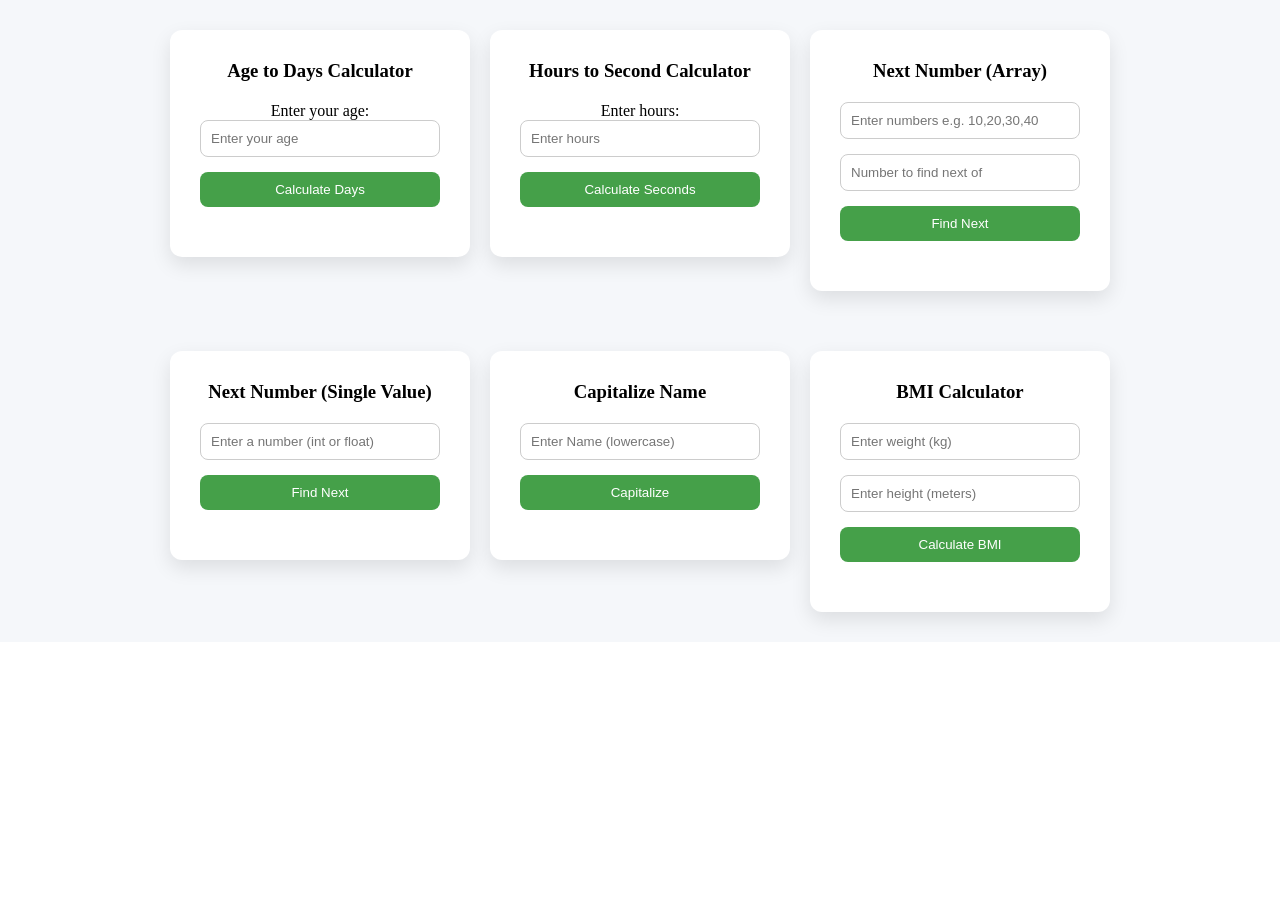
==== JavaScript/index.html @ b8518803 "Started JavaScript" ====
<!doctype html>
<html lang="en">

<head>
    <meta charset="UTF-8" />
    <meta name="viewport" content="width=device-width, initial-scale=1.0" />
    <title>JavaScript Age to Days</title>
    <link rel="stylesheet" href="style.css" />
</head>

<body>
    <section>
        <div class="card">
            <h3>Age to Days Calculator</h3>
            <label for="ageInput">Enter your age:</label>
            <input type="number" id="ageInput" placeholder="Enter your age" />
            <button onclick="handleAge()">Calculate Days</button>
            <p class="result" id="ageResult"></p>
        </div>

        <div class="card">
            <h3>Hours to Second Calculator</h3>
            <label for="hourInput">Enter hours:</label>
            <input type="number" id="hoursInput" placeholder="Enter hours" />
            <button onclick="handleHours()">Calculate Seconds</button>
            <p class="result" id="hoursResult"></p>
        </div>

        <div class="card">
            <h3>Next Number (Array)</h3>
            <input id="arrayInput" type="text" placeholder="Enter numbers e.g. 10,20,30,40">
            <input id="targetNumber" type="text" placeholder="Number to find next of">
            <button onclick="handleArrayNext()">Find Next</button>
            <p class="result" id="arrayResult"></p>
        </div>
    </section>

    <section>
        <div class="card single-next">
            <h3>Next Number (Single Value)</h3>

            <input id="singleNumber" type="text" placeholder="Enter a number (int or float)">

            <button onclick="handleSingleNext()">Find Next</button>

            <p class="result" id="singleResult"></p>
        </div>

        <div class="card">
            <h3>Capitalize Name</h3>
            <input type="text" id="nameInput" placeholder="Enter Name (lowercase)">
            <button onclick="handleName()">Capitalize</button>
            <p class="result" id="nameResult"></p>
        </div>

        <div class="card">
            <h3>BMI Calculator</h3>
            <input type="number" id="weightInput" placeholder="Enter weight (kg)">
            <input type="number" id="heightInput" placeholder="Enter height (meters)">
    
            <button onclick="handleBMI()">Calculate BMI</button>
            <p class="result" id="bmiResult"></p>
        </div>
    </section>

    <script src="agetoDay.js"></script>
</body>

</html>
---- JavaScript/style.css ----
* {
    box-sizing: border-box;
    margin: 0;
    padding: 0;
}
section {
    padding: 30px;
    display: flex;
    justify-content: center;
    align-items: start;
    gap: 20px;
    background-color: #f5f7fa;
}
.card {
    background: #ffffff;
    padding: 30px;
    width: 300px;
    border-radius: 12px;
    box-shadow: 0 8px 20px rgba(0,0,0,0.1);
    text-align: center;
}
.card h3 {
    margin-bottom: 20px;
}
.card input {
    width: 100%;
    padding: 10px;
    margin-bottom: 15px;
    border: 1px solid #ccc;
    border-radius: 8px;
    outline: none;
}
.card button {
    width: 100%;
    padding: 10px;
    border: none;
    background-color: #45a049;
    color: white;
    border-radius: 8px;
    cursor: pointer;
    transition: 0.3s;
}
.card button:hover {
    background-color: #45a049;
}
.result {
    font-weight: bold;
    margin-top: 20px;
}
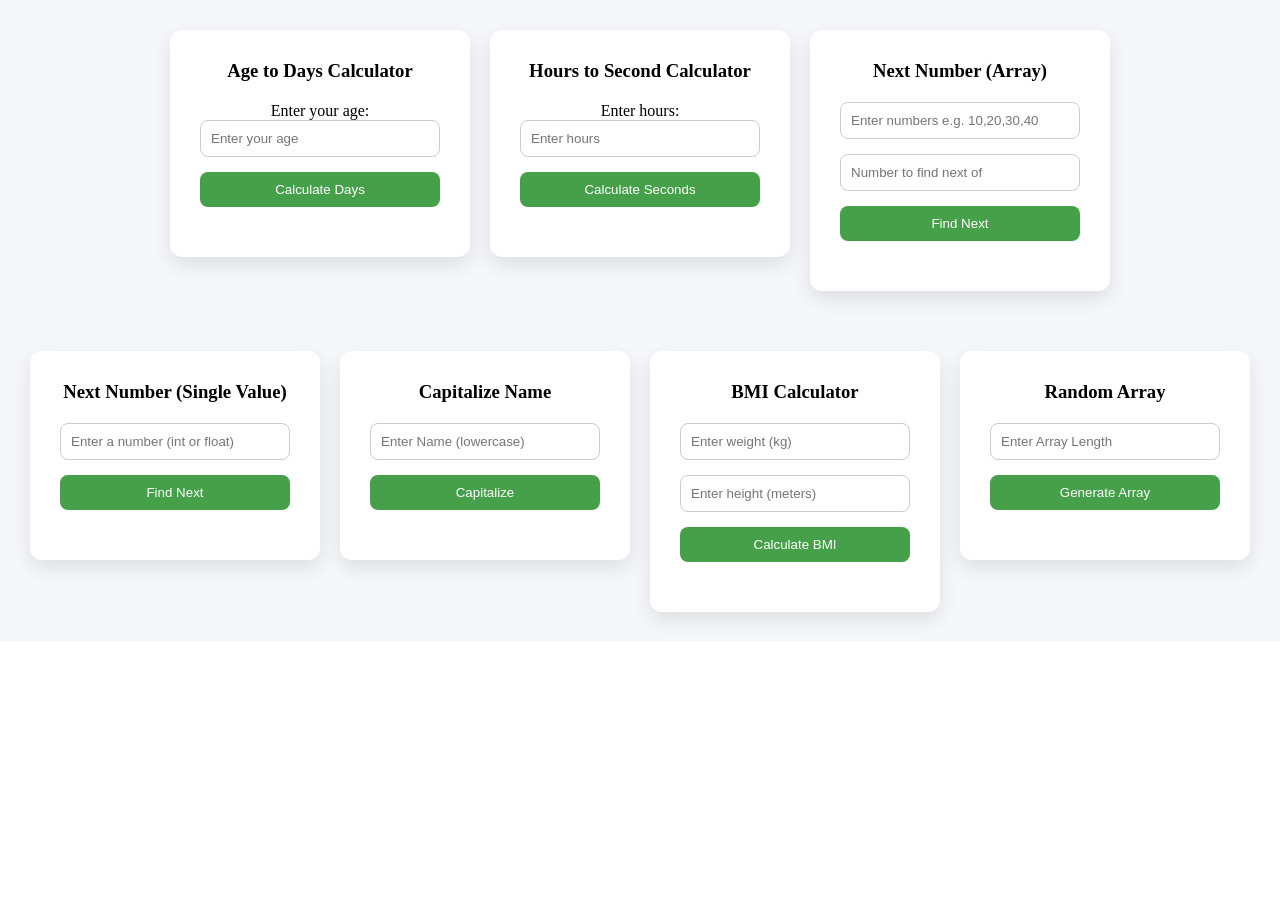
==== commit 9de7d2a9: "Started JavaScript" ====
--- a/JavaScript/index.html
+++ b/JavaScript/index.html
@@ -61,6 +61,13 @@
             <button onclick="handleBMI()">Calculate BMI</button>
             <p class="result" id="bmiResult"></p>
         </div>
+
+        <div class="card">
+            <h3>Random Array</h3>
+            <input type="number" id="arrayLenghth" placeholder="Enter Array Length">
+            <button onclick="handleRandomArray()">Generate Array</button>
+            <p class="result" id="randomArrayResult"></p>
+        </div>
     </section>
 
     <script src="agetoDay.js"></script>
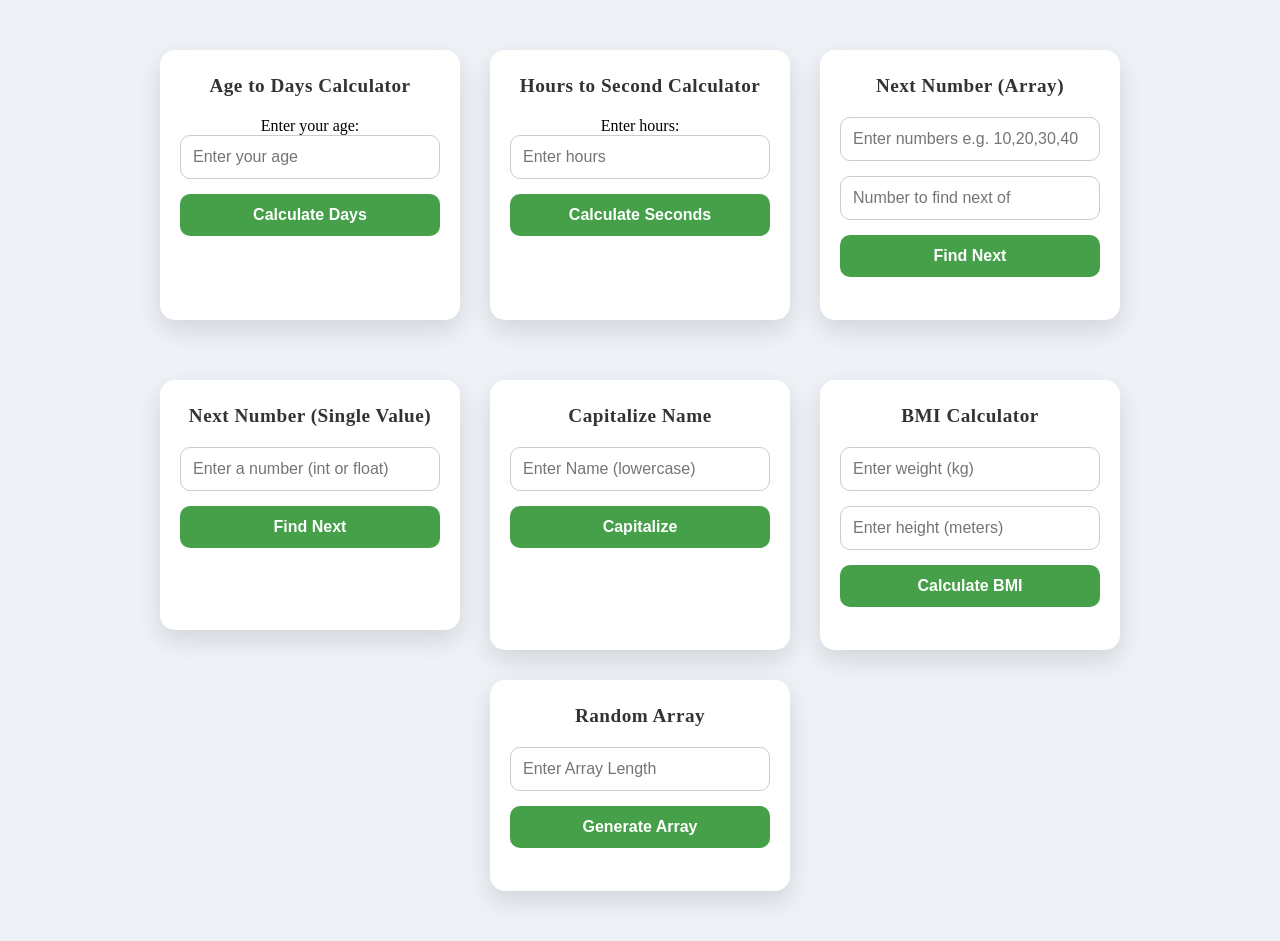
==== commit cbf9a194: "Adjusted design" ====
--- a/JavaScript/index.html
+++ b/JavaScript/index.html
@@ -65,7 +65,7 @@
         <div class="card">
             <h3>Random Array</h3>
             <input type="number" id="arrayLenghth" placeholder="Enter Array Length">
-            <button onclick="handleRandomArray()">Generate Array</button>
+            <button onclick="handleFirstLast()">Generate Array</button>
             <p class="result" id="randomArrayResult"></p>
         </div>
     </section>
--- a/JavaScript/style.css
+++ b/JavaScript/style.css
@@ -1,4 +1,4 @@
-* {
+/* * {
     box-sizing: border-box;
     margin: 0;
     padding: 0;
@@ -46,4 +46,103 @@
 .result {
     font-weight: bold;
     margin-top: 20px;
+} */
+
+* {
+    box-sizing: border-box;
+    margin: 0;
+    padding: 0;
+}
+
+body {
+    background-color: #eef2f7;
+    padding: 20px 0;
+}
+
+section {
+    display: flex;
+    flex-wrap: wrap;
+    justify-content: center;
+    gap: 30px;
+    padding: 30px 20px;
+}
+
+.card {
+    background: #ffffff;
+    padding: 25px 20px;
+    width: 300px;
+    border-radius: 15px;
+    box-shadow: 0 10px 25px rgba(0,0,0,0.12);
+    text-align: center;
+    transition: transform 0.3s, box-shadow 0.3s;
+}
+
+.card:hover {
+    transform: translateY(-5px);
+    box-shadow: 0 15px 30px rgba(0,0,0,0.2);
+}
+
+.card h3 {
+    margin-bottom: 20px;
+    color: #333;
+    font-size: 1.2rem;
+    letter-spacing: 0.5px;
+}
+
+.card input {
+    width: 100%;
+    padding: 12px;
+    margin-bottom: 15px;
+    border: 1px solid #ccc;
+    border-radius: 10px;
+    outline: none;
+    font-size: 1rem;
+    transition: border 0.3s;
+}
+
+.card button {
+    width: 100%;
+    padding: 12px;
+    border: none;
+    background-color: #45a049;
+    color: white;
+    border-radius: 10px;
+    cursor: pointer;
+    font-size: 1rem;
+    font-weight: bold;
+    transition: background 0.3s, transform 0.2s;
+}
+
+.card button:hover {
+    background-color: #38943f;
+    transform: scale(1.03);
+}
+
+.result {
+    font-weight: bold;
+    margin-top: 18px;
+    color: #222;
+    word-wrap: break-word;
+}
+
+.card.single-next {
+    margin-bottom: 20px;
+}
+
+@media (max-width: 1000px) {
+    section {
+        gap: 20px;
+    }
+}
+
+@media (max-width: 700px) {
+    section {
+        flex-direction: column;
+        align-items: center;
+        padding: 20px 10px;
+    }
+
+    .card {
+        width: 90%;
+    }
 }
